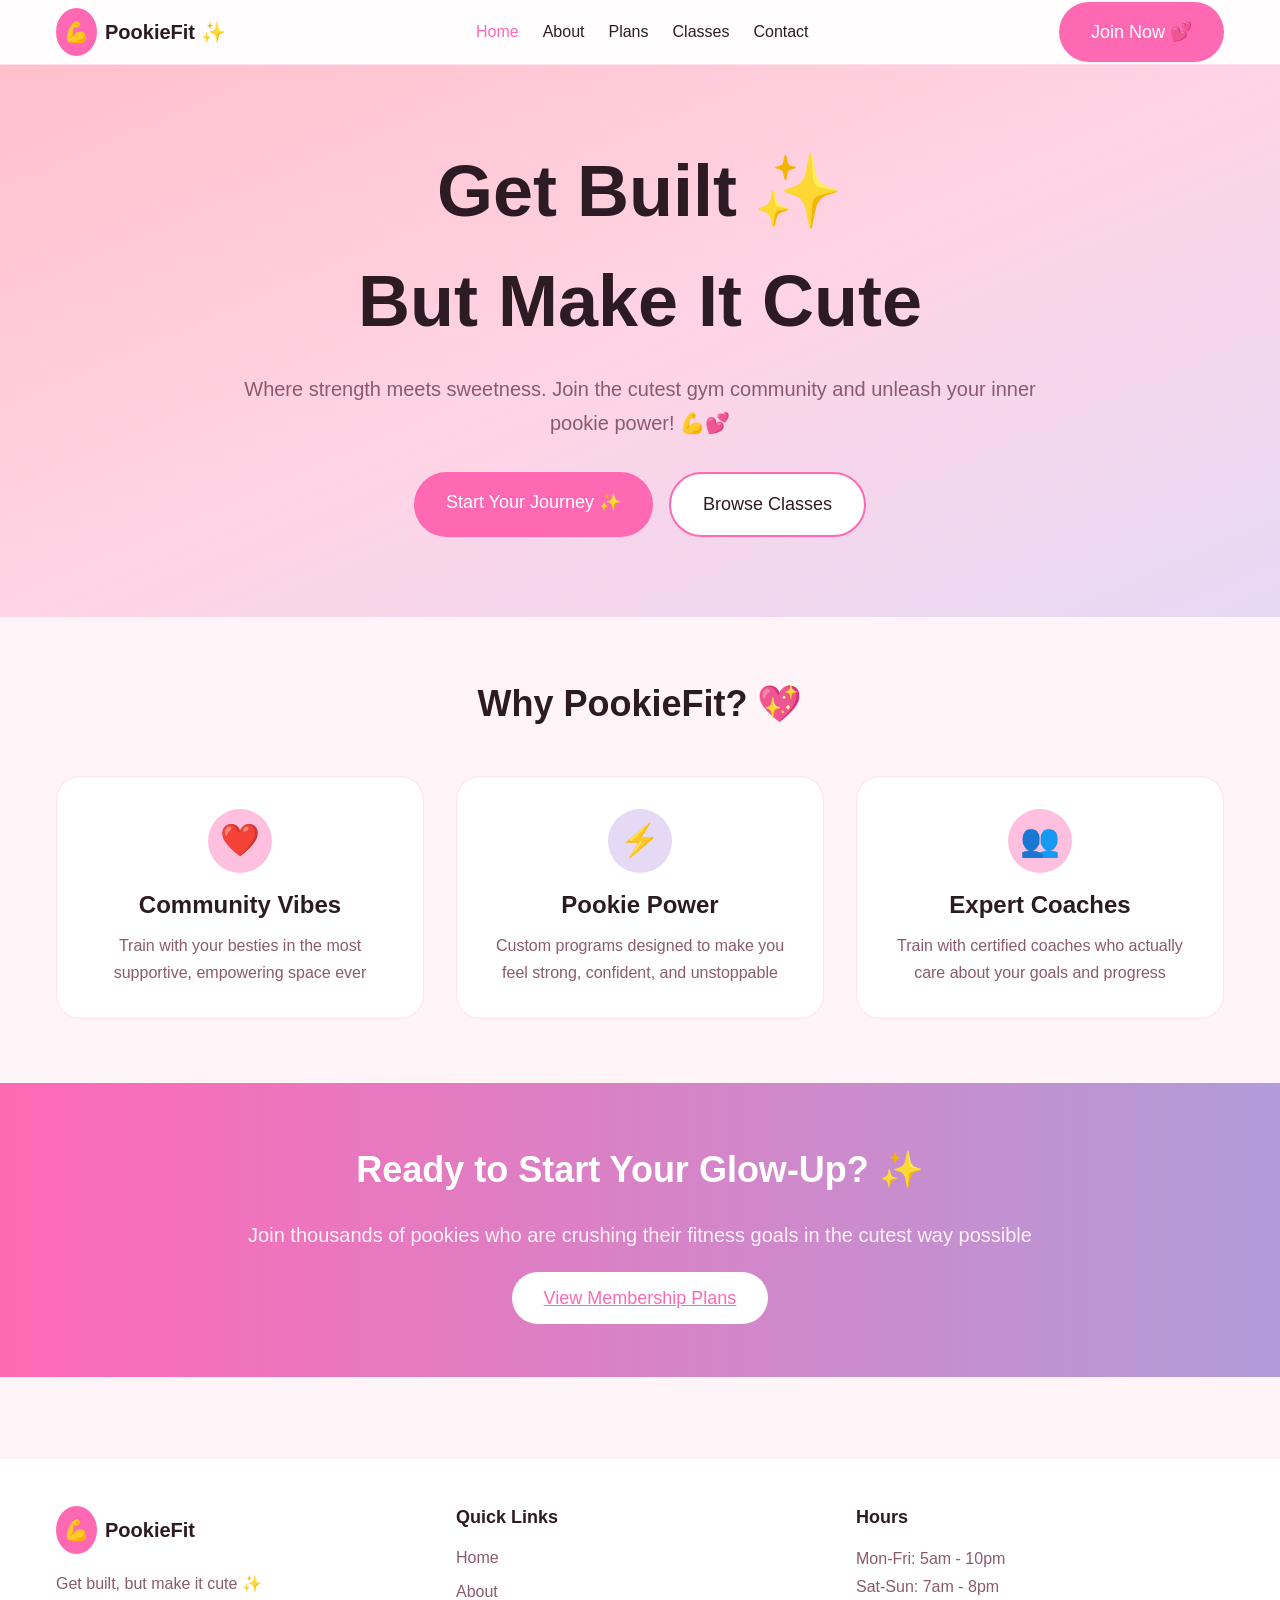
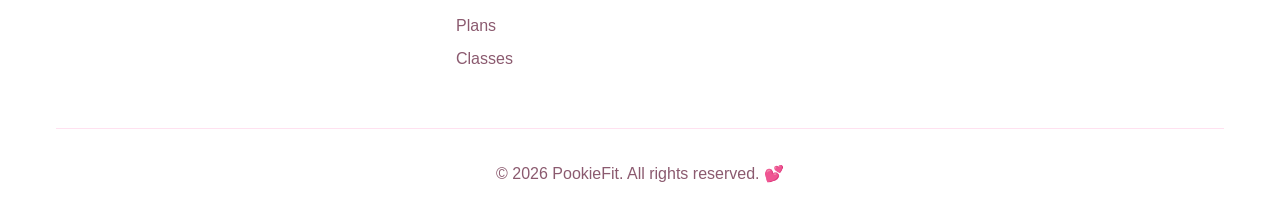
==== index.html @ db7f34d7 "Update index.html" ====
<!DOCTYPE html>
<html lang="en">
    <head>
        <meta charset="UTF-8">
        <meta name="viewport" content="width=device-width, initial-scale=1.0">
        <title>PookieFit - Get Built But Make It Cute</title>
        <link rel="stylesheet" href="css/styles.css">
        <script src="js/scripts.js" defer></script>
    </head>
    <body>
        <nav class="navbar">
            <div class="nav-container">
                <div class="nav-header">
                    <a href="index.html" class="logo">
                        <div class="logo-icon">💪</div>
                        <span class="logo-text">PookieFit <span
                                class="sparkle">✨</span></span>
                    </a>

                    <div class="nav-links desktop-nav">
                        <a href="index.html" class="active">Home</a>
                        <a href="about.html">About</a>
                        <a href="plans.html">Plans</a>
                        <a href="classes.html">Classes</a>
                        <a href="contact.html">Contact</a>
                    </div>

                    <a href="plans.html" class="btn-primary">Join Now 💕</a>
                </div>

                <div class="nav-links mobile-nav">
                    <a href="index.html" class="active">Home</a>
                    <a href="about.html">About</a>
                    <a href="plans.html">Plans</a>
                    <a href="classes.html">Classes</a>
                    <a href="contact.html">Contact</a>
                </div>
            </div>
        </nav>

        <main>
            <section class="hero">
                <div class="hero-content">
                    <h1 class="hero-title">Get Built <span
                            class="sparkle">✨</span> But Make It Cute</h1>
                    <p class="hero-subtitle">Where strength meets sweetness.
                        Join the cutest gym community and unleash your inner
                        pookie power! 💪💕</p>
                    <div class="hero-buttons">
                        <a href="plans.html" class="btn-primary">Start Your
                            Journey ✨</a>
                        <a href="classes.html" class="btn-secondary">Browse
                            Classes</a>
                    </div>
                </div>
            </section>

            <section class="features">
                <div class="container">
                    <h2 class="section-title">Why PookieFit? 💖</h2>
                    <div class="features-grid">
                        <div class="feature-card">
                            <div class="feature-icon pink">❤️</div>
                            <h3>Community Vibes</h3>
                            <p>Train with your besties in the most supportive,
                                empowering space ever</p>
                        </div>

                        <div class="feature-card">
                            <div class="feature-icon purple">⚡</div>
                            <h3>Pookie Power</h3>
                            <p>Custom programs designed to make you feel strong,
                                confident, and unstoppable</p>
                        </div>

                        <div class="feature-card">
                            <div class="feature-icon pink">👥</div>
                            <h3>Expert Coaches</h3>
                            <p>Train with certified coaches who actually care
                                about your goals and progress</p>
                        </div>
                    </div>
                </div>
            </section>

            <section class="cta-section">
                <div class="cta-content">
                    <h2>Ready to Start Your Glow-Up? ✨</h2>
                    <p>Join thousands of pookies who are crushing their fitness
                        goals in the cutest way possible</p>
                    <a href="plans.html" class="btn-white">View Membership
                        Plans</a>
                </div>
            </section>
        </main>

        <footer class="footer">
            <div class="container">
                <div class="footer-grid">
                    <div class="footer-col">
                        <div class="footer-logo">
                            <div class="logo-icon">💪</div>
                            <span class="logo-text">PookieFit</span>
                        </div>
                        <p>Get built, but make it cute ✨</p>
                    </div>

                    <div class="footer-col">
                        <h4>Quick Links</h4>
                        <a href="index.html">Home</a>
                        <a href="about.html">About</a>
                        <a href="plans.html">Plans</a>
                        <a href="classes.html">Classes</a>
                    </div>

                    <div class="footer-col">
                        <h4>Hours</h4>
                        <p>Mon-Fri: 5am - 10pm</p>
                        <p>Sat-Sun: 7am - 8pm</p>
                    </div>
                </div>

                <div class="footer-bottom">
                    © 2026 PookieFit. All rights reserved. 💕
                </div>
            </div>
        </footer>

        <script src="script.js"></script>
    </body>
</html>
---- css/styles.css ----
/* Reset and Base Styles */
* {
    margin: 0;
    padding: 0;
    box-sizing: border-box;
}

body {
    font-family: -apple-system, BlinkMacSystemFont, 'Segoe UI', Roboto, 'Helvetica Neue', Arial, sans-serif;
    background-color: #fff5f9;
    color: #2d1b23;
    line-height: 1.6;
}

h1, h2, h3, h4 {
    font-weight: 600;
    line-height: 1.3;
}

h1 {
    font-size: 3rem;
}

h2 {
    font-size: 2.25rem;
}

h3 {
    font-size: 1.5rem;
}

h4 {
    font-size: 1.125rem;
}

p {
    line-height: 1.7;
}

.container {
    max-width: 1200px;
    margin: 0 auto;
    padding: 0 1rem;
}

/* Navigation */
.navbar {
    background: rgba(255, 255, 255, 0.8);
    backdrop-filter: blur(10px);
    border-bottom: 1px solid rgba(255, 105, 180, 0.2);
    position: sticky;
    top: 0;
    z-index: 1000;
}

.nav-container {
    max-width: 1200px;
    margin: 0 auto;
    padding: 0 1rem;
}

.nav-header {
    display: flex;
    justify-content: space-between;
    align-items: center;
    height: 4rem;
}

.logo {
    display: flex;
    align-items: center;
    gap: 0.5rem;
    text-decoration: none;
    color: #2d1b23;
}

.logo-icon {
    background: #ff69b4;
    padding: 0.5rem;
    border-radius: 50%;
    font-size: 1.25rem;
}

.logo-text {
    font-weight: 700;
    font-size: 1.25rem;
}

.sparkle {
    color: #ff69b4;
}

.nav-links {
    display: flex;
    gap: 1.5rem;
}

.nav-links a {
    text-decoration: none;
    color: #2d1b23;
    transition: color 0.3s ease;
    font-weight: 500;
}

.nav-links a:hover,
.nav-links a.active {
    color: #ff69b4;
}

.desktop-nav {
    display: none;
}

.mobile-nav {
    padding-bottom: 0.75rem;
    overflow-x: auto;
}

.mobile-nav a {
    white-space: nowrap;
}

.cta-button {
    background: #ff69b4;
    color: white;
    border: none;
    padding: 0.5rem 1.5rem;
    border-radius: 50px;
    cursor: pointer;
    font-weight: 500;
    transition: all 0.3s ease;
}

.cta-button:hover {
    transform: translateY(-2px) scale(1.05);
    box-shadow: 0 8px 20px rgba(255, 105, 180, 0.4);
}

/* Hero Section */
.hero {
    background: linear-gradient(to bottom right, #ffc0cb, #ffd4e5, #e6d9f5);
    padding: 5rem 1rem;
    text-align: center;
}

.hero-content {
    max-width: 800px;
    margin: 0 auto;
}

.hero-title {
    font-size: 3rem;
    margin-bottom: 1.5rem;
    display: flex;
    align-items: center;
    justify-content: center;
    gap: 1rem;
    flex-wrap: wrap;
}

.hero-subtitle {
    font-size: 1.25rem;
    color: #8b5a6f;
    margin-bottom: 2rem;
}

.hero-buttons {
    display: flex;
    gap: 1rem;
    justify-content: center;
    flex-wrap: wrap;
}

/* Buttons */
.btn-primary {
    background: #ff69b4;
    color: white;
    padding: 1rem 2rem;
    border-radius: 50px;
    text-decoration: none;
    font-weight: 500;
    font-size: 1.125rem;
    transition: all 0.3s ease;
    border: none;
    cursor: pointer;
    display: inline-block;
}

.btn-primary:hover {
    transform: translateY(-3px);
    box-shadow: 0 10px 25px rgba(255, 105, 180, 0.35);
}

.btn-secondary {
    background: white;
    color: #2d1b23;
    padding: 1rem 2rem;
    border-radius: 50px;
    text-decoration: none;
    font-weight: 500;
    font-size: 1.125rem;
    border: 2px solid #ff69b4;
    transition: all 0.3s ease;
    cursor: pointer;
    display: inline-block;
}

.btn-secondary:hover {
    background-color: #fff0f7;
    transform: translateY(-2px);
    box-shadow: 0 6px 15px rgba(255, 105, 180, 0.2);
}

.btn-white {
    background: white;
    color: #ff69b4;
    padding: 1rem 2rem;
    border-radius: 50px;
    border: none;
    font-weight: 500;
    font-size: 1.125rem;
    cursor: pointer;
    transition: all 0.3s ease;
}

.btn-white:hover {
    background-color: #fff0f7;
    transform: translateY(-2px);
    box-shadow: 0 8px 20px rgba(255, 255, 255, 0.35);
}

/* Features Section */
.features {
    padding: 4rem 1rem;
}

.section-title {
    text-align: center;
    margin-bottom: 3rem;
}

.features-grid {
    display: grid;
    grid-template-columns: repeat(auto-fit, minmax(280px, 1fr));
    gap: 2rem;
}

.feature-card {
    background: white;
    padding: 2rem;
    border-radius: 1.5rem;
    border: 1px solid rgba(255, 105, 180, 0.2);
    text-align: center;
    transition: all 0.3s ease;
}

.feature-card:hover {
    transform: translateY(-6px);
    box-shadow: 0 12px 30px rgba(255, 105, 180, 0.2);
}

.feature-icon {
    width: 4rem;
    height: 4rem;
    border-radius: 50%;
    display: flex;
    align-items: center;
    justify-content: center;
    margin: 0 auto 1rem;
    font-size: 2rem;
}

.feature-icon.pink {
    background: #ffc0e0;
}

.feature-icon.purple {
    background: #e6d9f5;
}

.feature-card h3 {
    margin-bottom: 0.75rem;
}

.feature-card p {
    color: #8b5a6f;
}

/* CTA Section */
.cta-section {
    background: linear-gradient(to right, #ff69b4, #b19cd9);
    padding: 4rem 1rem;
    text-align: center;
    color: white;
}

.cta-content {
    max-width: 800px;
    margin: 0 auto;
}

.cta-content h2 {
    color: white;
    margin-bottom: 1.5rem;
}

.cta-content p {
    font-size: 1.25rem;
    color: #fff0f7;
    margin-bottom: 2rem;
}

/* Footer */
.footer {
    background: white;
    border-top: 1px solid rgba(255, 105, 180, 0.2);
    margin-top: 5rem;
}

.footer-grid {
    display: grid;
    grid-template-columns: repeat(auto-fit, minmax(200px, 1fr));
    gap: 2rem;
    padding: 3rem 0;
}

.footer-col h4 {
    margin-bottom: 1rem;
}

.footer-col a {
    display: block;
    color: #8b5a6f;
    text-decoration: none;
    margin-bottom: 0.5rem;
    transition: color 0.3s ease;
}

.footer-col a:hover {
    color: #ff69b4;
}

.footer-col p {
    color: #8b5a6f;
}

.footer-logo {
    display: flex;
    align-items: center;
    gap: 0.5rem;
    margin-bottom: 1rem;
}

.footer-bottom {
    border-top: 1px solid rgba(255, 105, 180, 0.2);
    padding: 2rem 0;
    text-align: center;
    color: #8b5a6f;
}

/* Page Content */
.page-content {
    padding: 4rem 1rem;
}

.page-header {
    text-align: center;
    margin-bottom: 4rem;
}

.page-subtitle {
    font-size: 1.25rem;
    color: #8b5a6f;
    max-width: 600px;
    margin: 1rem auto 0;
}

/* About Page */
.story-section {
    margin-bottom: 4rem;
}

.story-card {
    background: linear-gradient(to bottom right, #ffc0e0, #e6d9f5);
    padding: 3rem;
    border-radius: 1.5rem;
}

.story-card h2 {
    margin-bottom: 1.5rem;
    text-align: center;
}

.story-card p {
    font-size: 1.125rem;
    color: #8b5a6f;
    margin-bottom: 1rem;
}

.values-section {
    margin-bottom: 4rem;
}

.values-grid {
    display: grid;
    grid-template-columns: repeat(auto-fit, minmax(280px, 1fr));
    gap: 2rem;
}

.value-card {
    background: white;
    padding: 2rem;
    border-radius: 1.5rem;
    border: 1px solid rgba(255, 105, 180, 0.2);
    transition: all 0.3s ease;
}

.value-card:hover {
    transform: translateY(-6px);
    box-shadow: 0 12px 30px rgba(255, 105, 180, 0.18);
}

.value-icon {
    width: 3rem;
    height: 3rem;
    border-radius: 50%;
    display: flex;
    align-items: center;
    justify-content: center;
    margin-bottom: 1rem;
    font-size: 1.5rem;
}

.value-card h3 {
    margin-bottom: 0.75rem;
}

.value-card p {
    color: #8b5a6f;
}

.cta-banner {
    background: linear-gradient(to right, #ff69b4, #b19cd9);
    padding: 3rem;
    border-radius: 1.5rem;
    text-align: center;
    color: white;
}

.cta-banner h2 {
    color: white;
    margin-bottom: 1rem;
}

.cta-banner p {
    font-size: 1.25rem;
    color: #fff0f7;
    margin-bottom: 2rem;
    max-width: 600px;
    margin-left: auto;
    margin-right: auto;
}

/* Plans Page */
.plans-grid {
    display: grid;
    grid-template-columns: repeat(auto-fit, minmax(300px, 1fr));
    gap: 2rem;
    margin-bottom: 4rem;
}

.plan-card {
    background: white;
    border-radius: 1.5rem;
    border: 2px solid rgba(255, 105, 180, 0.2);
    overflow: hidden;
    transition: all 0.3s ease;
}

.plan-card:hover {
    transform: translateY(-8px) scale(1.03);
    box-shadow: 0 14px 35px rgba(255, 105, 180, 0.25);
}

.plan-card.popular {
    border-color: #ff69b4;
    box-shadow: 0 10px 30px rgba(255, 105, 180, 0.3);
}

.popular-badge {
    background: linear-gradient(to right, #ff69b4, #b19cd9);
    color: white;
    text-align: center;
    padding: 0.5rem;
}

.plan-header {
    padding: 2rem;
}

.plan-icon {
    width: 4rem;
    height: 4rem;
    border-radius: 1rem;
    display: flex;
    align-items: center;
    justify-content: center;
    margin-bottom: 1rem;
    font-size: 2rem;
    color: white;
}

.pink-gradient {
    background: linear-gradient(to bottom right, #ffc0cb, #ffd4e5);
}

.primary-gradient {
    background: linear-gradient(to right, #ff69b4, #b19cd9);
}

.purple-gradient {
    background: linear-gradient(to bottom right, #d8bfd8, #b19cd9);
}

.plan-price {
    margin-bottom: 1.5rem;
}

.price {
    font-size: 2.5rem;
}

.period {
    color: #8b5a6f;
    margin-left: 0.5rem;
}

.plan-features {
    list-style: none;
    padding: 0 2rem 2rem;
}

.plan-features li {
    display: flex;
    align-items: flex-start;
    gap: 0.75rem;
    margin-bottom: 0.75rem;
    color: #8b5a6f;
}

.check {
    background: #ffc0e0;
    color: #ff69b4;
    border-radius: 50%;
    width: 1.25rem;
    height: 1.25rem;
    display: flex;
    align-items: center;
    justify-content: center;
    flex-shrink: 0;
    margin-top: 0.125rem;
}

.plan-button {
    width: calc(100% - 4rem);
    margin: 0 2rem 2rem;
    padding: 0.75rem;
    border-radius: 50px;
    border: none;
    background: #ffc0e0;
    color: #ff69b4;
    font-weight: 500;
    cursor: pointer;
    transition: all 0.3s ease;
}

.plan-button:hover {
    background-color: #ffb3d9;
    transform: scale(1.05);
    box-shadow: 0 8px 20px rgba(255, 105, 180, 0.3);
}

.plan-button.primary {
    background: linear-gradient(to right, #ff69b4, #b19cd9);
    color: white;
}

.plan-button.primary:hover {
    opacity: 0.95;
}

.help-section {
    background: linear-gradient(to bottom right, #fff0f7, #f3e6ff);
    padding: 3rem;
    border-radius: 1.5rem;
    text-align: center;
}

.help-section h2 {
    margin-bottom: 1.5rem;
}

.help-section p {
    font-size: 1.125rem;
    color: #8b5a6f;
    max-width: 700px;
    margin: 0 auto 2rem;
}

.help-buttons {
    display: flex;
    gap: 1rem;
    justify-content: center;
    flex-wrap: wrap;
}

/* Classes Page */
.classes-grid {
    display: grid;
    grid-template-columns: repeat(auto-fit, minmax(320px, 1fr));
    gap: 2rem;
    margin-bottom: 4rem;
}

.class-card {
    background: white;
    border-radius: 1.5rem;
    border: 1px solid rgba(255, 105, 180, 0.2);
    overflow: hidden;
    transition: all 0.3s ease;
}

.class-card:hover {
    transform: translateY(-8px);
    box-shadow: 0 12px 30px rgba(255, 105, 180, 0.22);
}

.class-header {
    padding: 2rem;
    text-align: center;
}

.class-icon {
    width: 4rem;
    height: 4rem;
    border-radius: 50%;
    display: flex;
    align-items: center;
    justify-content: center;
    margin: 0 auto 1rem;
    font-size: 2rem;
    background: rgba(255, 255, 255, 0.5);
}

.orange-gradient {
    background: linear-gradient(to bottom right, #ffc0cb, #ffb347);
}

.pink-purple-gradient {
    background: linear-gradient(to bottom right, #ff85c3, #d8bfd8);
}

.green-gradient {
    background: linear-gradient(to bottom right, #98fb98, #7fffd4);
}

.yellow-gradient {
    background: linear-gradient(to bottom right, #fffacd, #ffd700);
}

.class-body {
    padding: 0 1.5rem 1.5rem;
}

.class-meta {
    display: flex;
    justify-content: space-between;
    align-items: center;
    margin-bottom: 1rem;
}

.instructor {
    color: #8b5a6f;
    font-size: 0.875rem;
}

.badge {
    background: #ffc0e0;
    color: #ff69b4;
    padding: 0.25rem 0.75rem;
    border-radius: 50px;
    font-size: 0.875rem;
}

.class-body p {
    color: #8b5a6f;
    margin-bottom: 1rem;
}

.class-schedule {
    border-top: 1px solid rgba(255, 105, 180, 0.2);
    padding-top: 1rem;
    margin-bottom: 1.5rem;
}

.class-schedule p {
    font-size: 0.875rem;
    margin-bottom: 0.5rem;
}

.schedule-tags {
    display: flex;
    flex-wrap: wrap;
    gap: 0.5rem;
}

.schedule-tags span {
    background: #fff0f7;
    color: #ff69b4;
    padding: 0.25rem 0.75rem;
    border-radius: 50px;
    font-size: 0.875rem;
}

.class-button {
    width: 100%;
    background: linear-gradient(to right, #ff69b4, #b19cd9);
    color: white;
    padding: 0.75rem;
    border-radius: 50px;
    border: none;
    font-weight: 500;
    cursor: pointer;
    transition: all 0.3s ease;
}

.class-button:hover {
    transform: translateY(-2px);
    box-shadow: 0 8px 20px rgba(255, 105, 180, 0.3);
}

/* Contact Page */
.contact-grid {
    display: grid;
    grid-template-columns: repeat(auto-fit, minmax(400px, 1fr));
    gap: 3rem;
    margin-bottom: 4rem;
}

.contact-form-section h2,
.contact-info-section h2 {
    margin-bottom: 2rem;
}

.contact-form {
    display: flex;
    flex-direction: column;
    gap: 1.5rem;
}

.form-group {
    display: flex;
    flex-direction: column;
    gap: 0.5rem;
}

.form-group label {
    font-weight: 500;
}

.form-group input,
.form-group select,
.form-group textarea {
    padding: 0.75rem 1rem;
    border-radius: 0.75rem;
    border: 1px solid rgba(255, 105, 180, 0.2);
    background: #fff0f7;
    font-family: inherit;
    font-size: 1rem;
}

.form-group input:focus,
.form-group select:focus,
.form-group textarea:focus {
    outline: none;
    border-color: #ff69b4;
    box-shadow: 0 0 0 3px rgba(255, 105, 180, 0.1);
}

.form-group textarea {
    resize: none;
}

.submit-button {
    width: 100%;
    background: linear-gradient(to right, #ff69b4, #b19cd9);
    color: white;
    padding: 1rem;
    border-radius: 50px;
    border: none;
    font-weight: 500;
    font-size: 1.125rem;
    cursor: pointer;
    transition: all 0.3s ease;
}

.submit-button:hover {
    transform: translateY(-2px);
    box-shadow: 0 10px 25px rgba(177, 156, 217, 0.4);
}

.info-cards {
    display: flex;
    flex-direction: column;
    gap: 1.5rem;
    margin-bottom: 2rem;
}

.info-card {
    background: white;
    padding: 1.5rem;
    border-radius: 1rem;
    border: 1px solid rgba(255, 105, 180, 0.2);
    display: flex;
    gap: 1rem;
    transition: all 0.3s ease;
}

.info-card:hover {
    transform: translateY(-4px);
    box-shadow: 0 10px 25px rgba(255, 105, 180, 0.15);
}

.info-icon {
    width: 3rem;
    height: 3rem;
    border-radius: 50%;
    display: flex;
    align-items: center;
    justify-content: center;
    font-size: 1.5rem;
    flex-shrink: 0;
}

.info-card h4 {
    margin-bottom: 0.5rem;
}

.info-card p {
    color: #8b5a6f;
}

.social-section {
    background: linear-gradient(to bottom right, #fff0f7, #f3e6ff);
    padding: 2rem;
    border-radius: 1rem;
}

.social-section h3 {
    margin-bottom: 1rem;
}

.social-section p {
    color: #8b5a6f;
    margin-bottom: 1.5rem;
}

.social-buttons {
    display: flex;
    gap: 1rem;
}

.social-btn {
    background: white;
    padding: 1rem;
    border-radius: 50px;
    border: 1px solid rgba(255, 105, 180, 0.2);
    cursor: pointer;
    transition: all 0.3s ease;
}

.social-btn:hover {
    background-color: #fff0f7;
    transform: translateY(-2px);
    box-shadow: 0 6px 15px rgba(255, 105, 180, 0.2);
}

/* Success Page Table */
table {
    width: 100%;
    border-collapse: collapse;
    margin: 2rem 0;
    background: white;
    border-radius: 1rem;
    overflow: hidden;
    border: 1px solid rgba(255, 105, 180, 0.2);
}

th,
td {
    padding: 1rem;
    text-align: left;
    border-bottom: 1px solid rgba(255, 105, 180, 0.2);
}

th {
    background: #ff69b4;
    color: white;
}

td {
    color: #2d1b23;
}

/* Responsive Design */
@media (min-width: 768px) {
    .desktop-nav {
        display: flex;
    }

    .mobile-nav {
        display: none;
    }

    .hero-title {
        font-size: 4.5rem;
    }

    h1 {
        font-size: 3.5rem;
    }
}

@media (max-width: 767px) {
    .hero-title {
        font-size: 2.5rem;
    }

    h1 {
        font-size: 2.5rem;
    }

    h2 {
        font-size: 1.875rem;
    }

    .contact-grid {
        grid-template-columns: 1fr;
    }
}
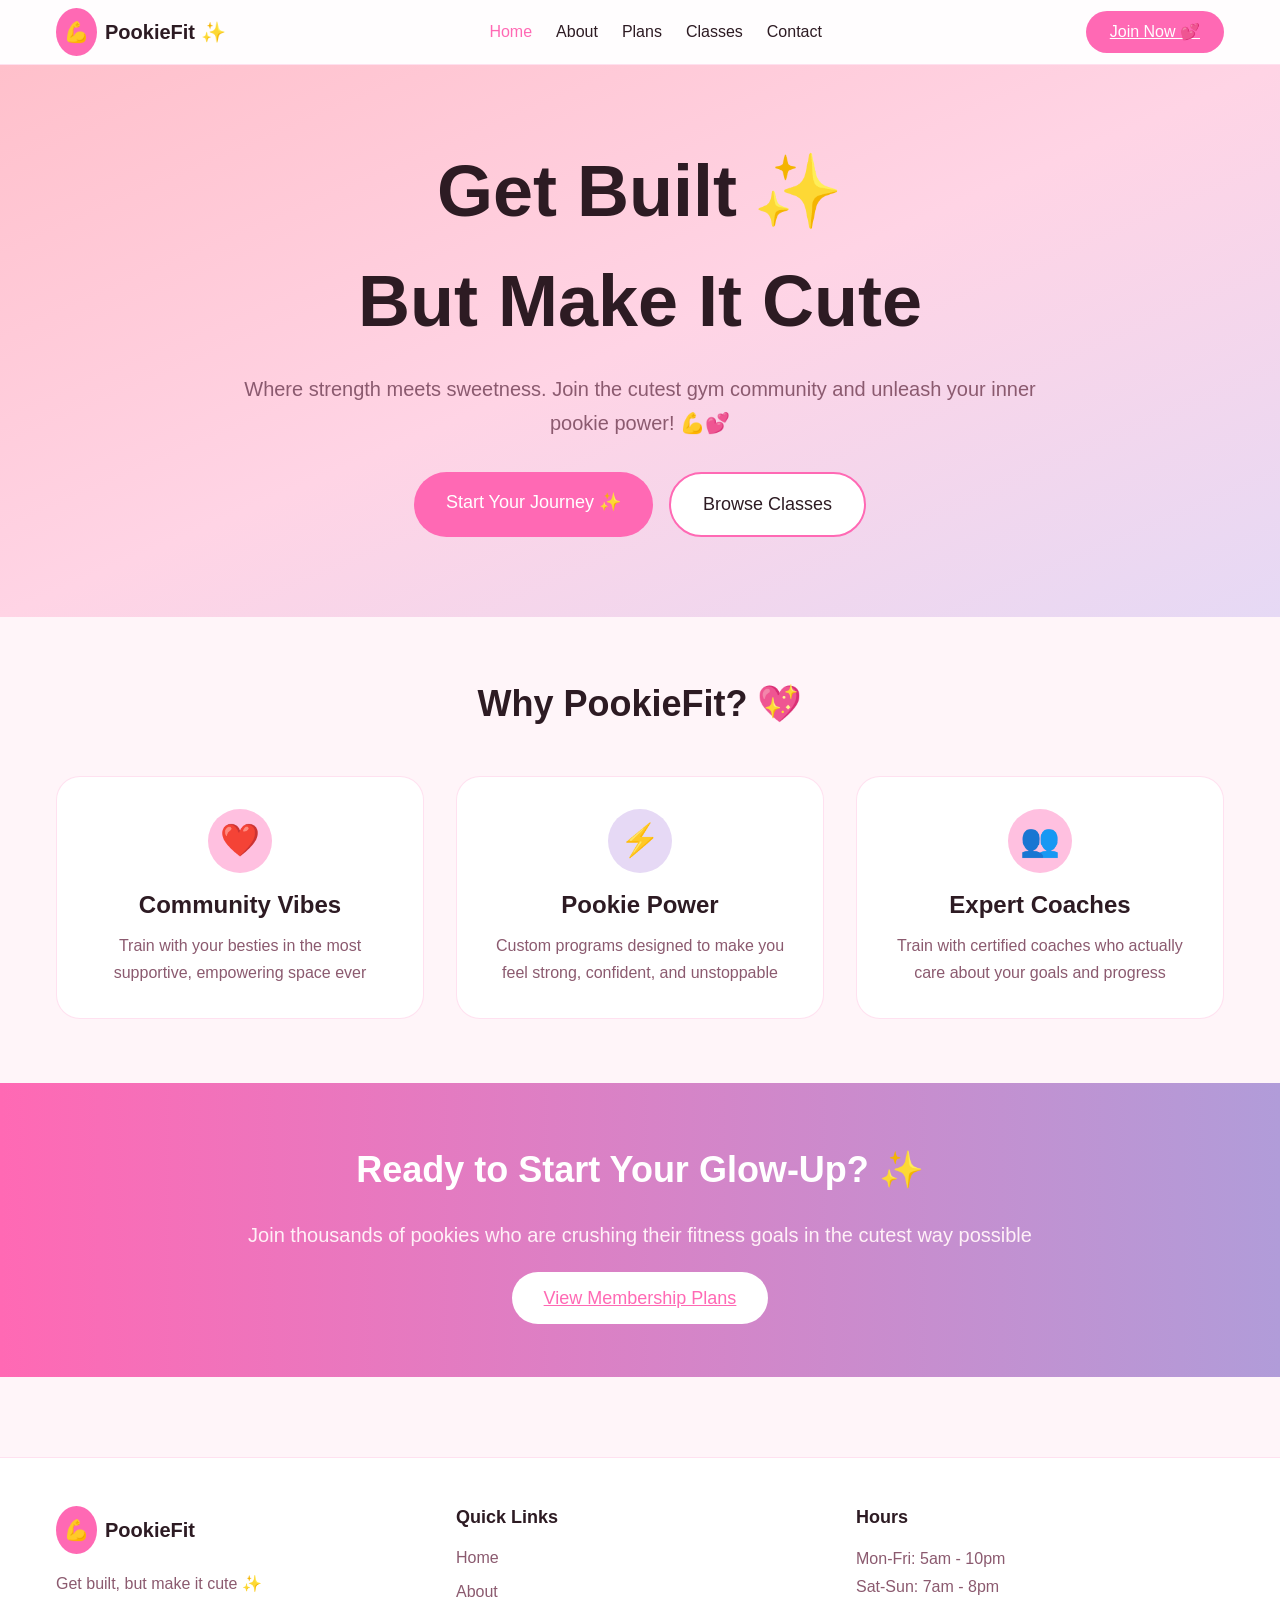
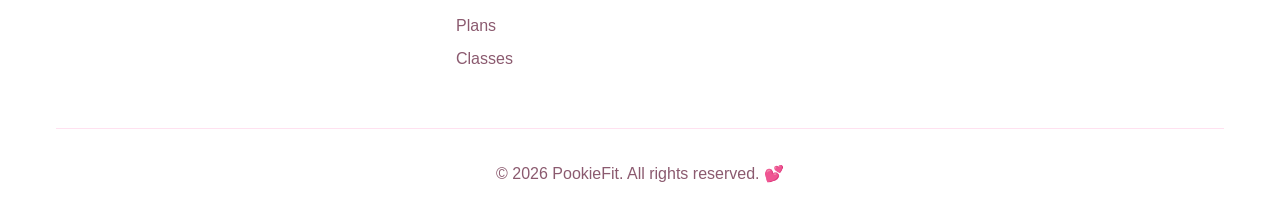
==== commit 1851b0ca: "Update index.html" ====
--- a/index.html
+++ b/index.html
@@ -24,8 +24,7 @@
                         <a href="classes.html">Classes</a>
                         <a href="contact.html">Contact</a>
                     </div>
-
-                    <a href="plans.html" class="btn-primary">Join Now 💕</a>
+                    <a href="contact.html" class="cta-button">Join Now 💕</a>
                 </div>
 
                 <div class="nav-links mobile-nav">
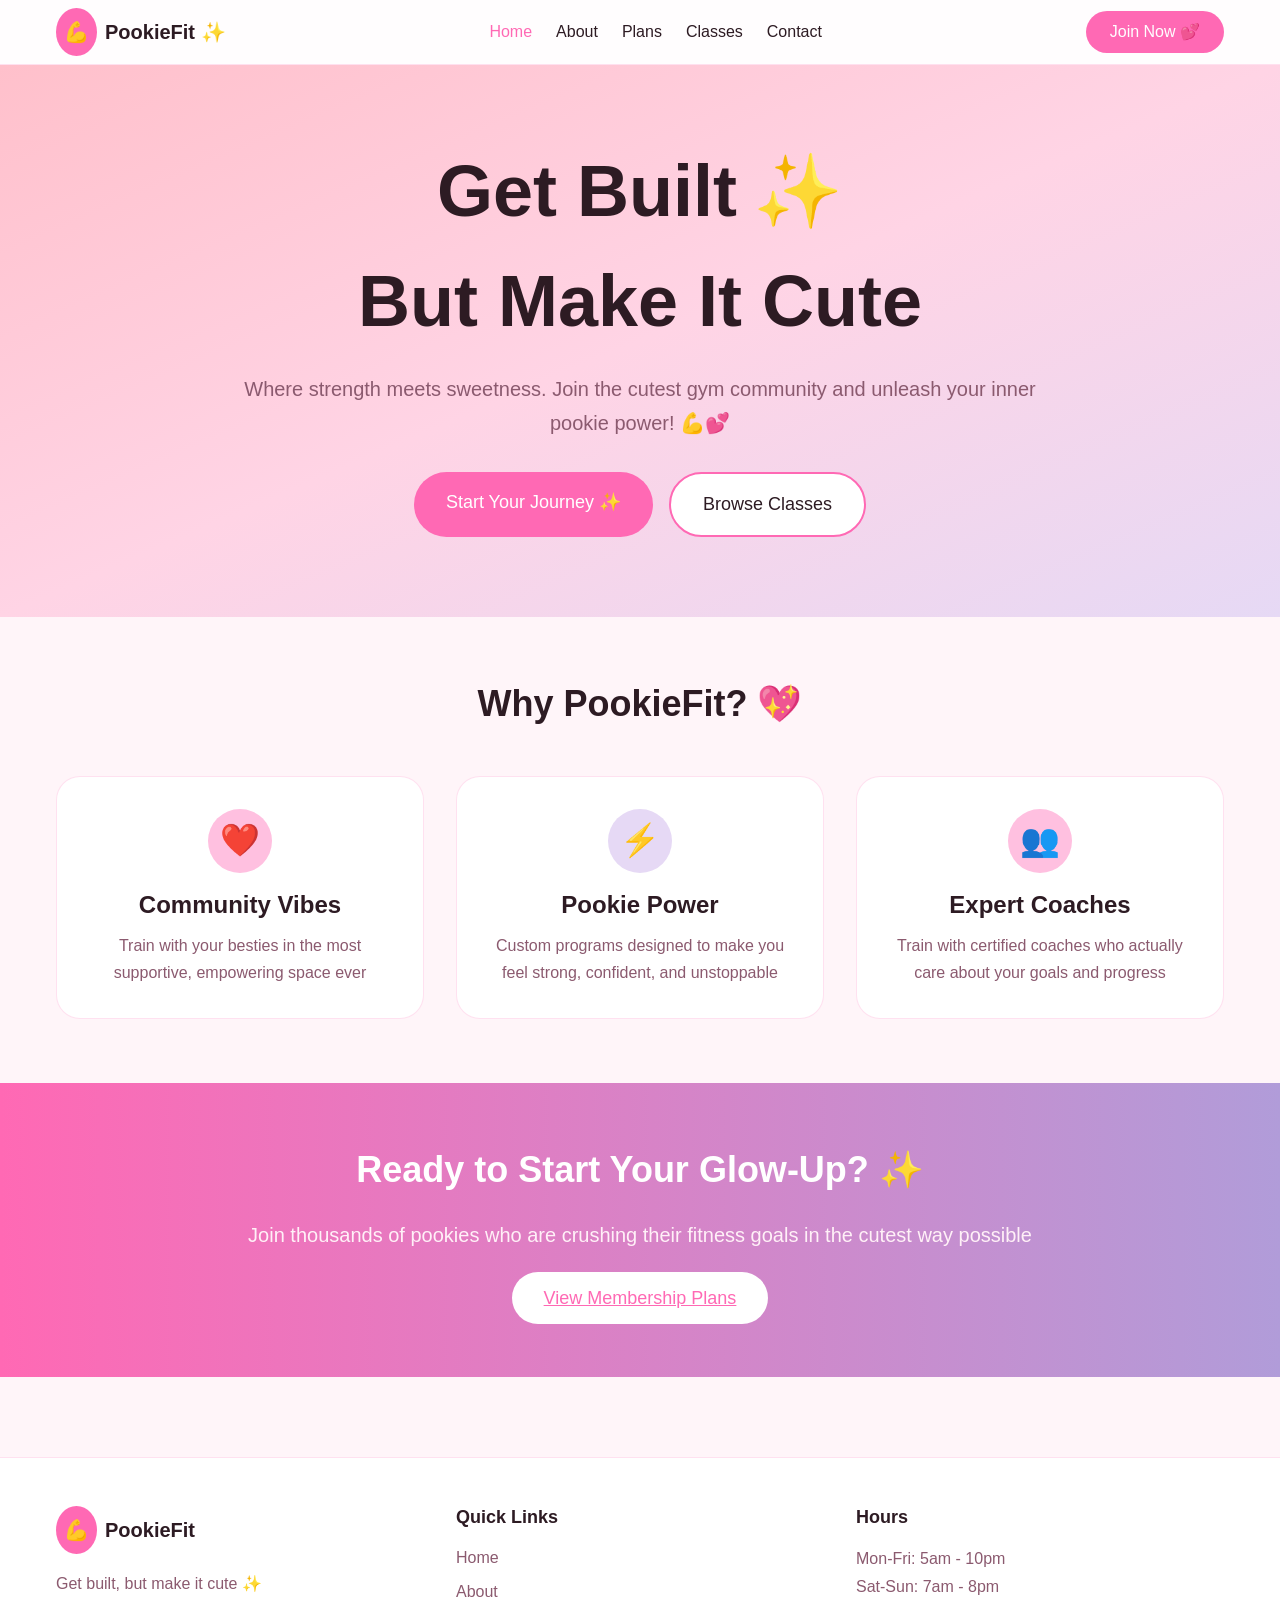
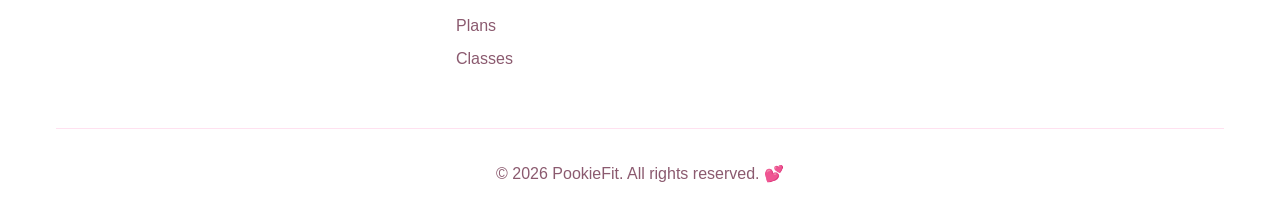
==== commit e80414ce: "Update index.html" ====
--- a/index.html
+++ b/index.html
@@ -24,7 +24,7 @@
                         <a href="classes.html">Classes</a>
                         <a href="contact.html">Contact</a>
                     </div>
-                    <a href="contact.html" class="cta-button">Join Now 💕</a>
+                    <a href="plans.html" class="cta-button">Join Now 💕</a>
                 </div>
 
                 <div class="nav-links mobile-nav">
--- a/css/styles.css
+++ b/css/styles.css
@@ -129,6 +129,8 @@
     cursor: pointer;
     font-weight: 500;
     transition: all 0.3s ease;
+    display: inline-block;
+    text-decoration: none;
 }
 
 .cta-button:hover {
@@ -947,4 +949,4 @@
     .contact-grid {
         grid-template-columns: 1fr;
     }
-}+}
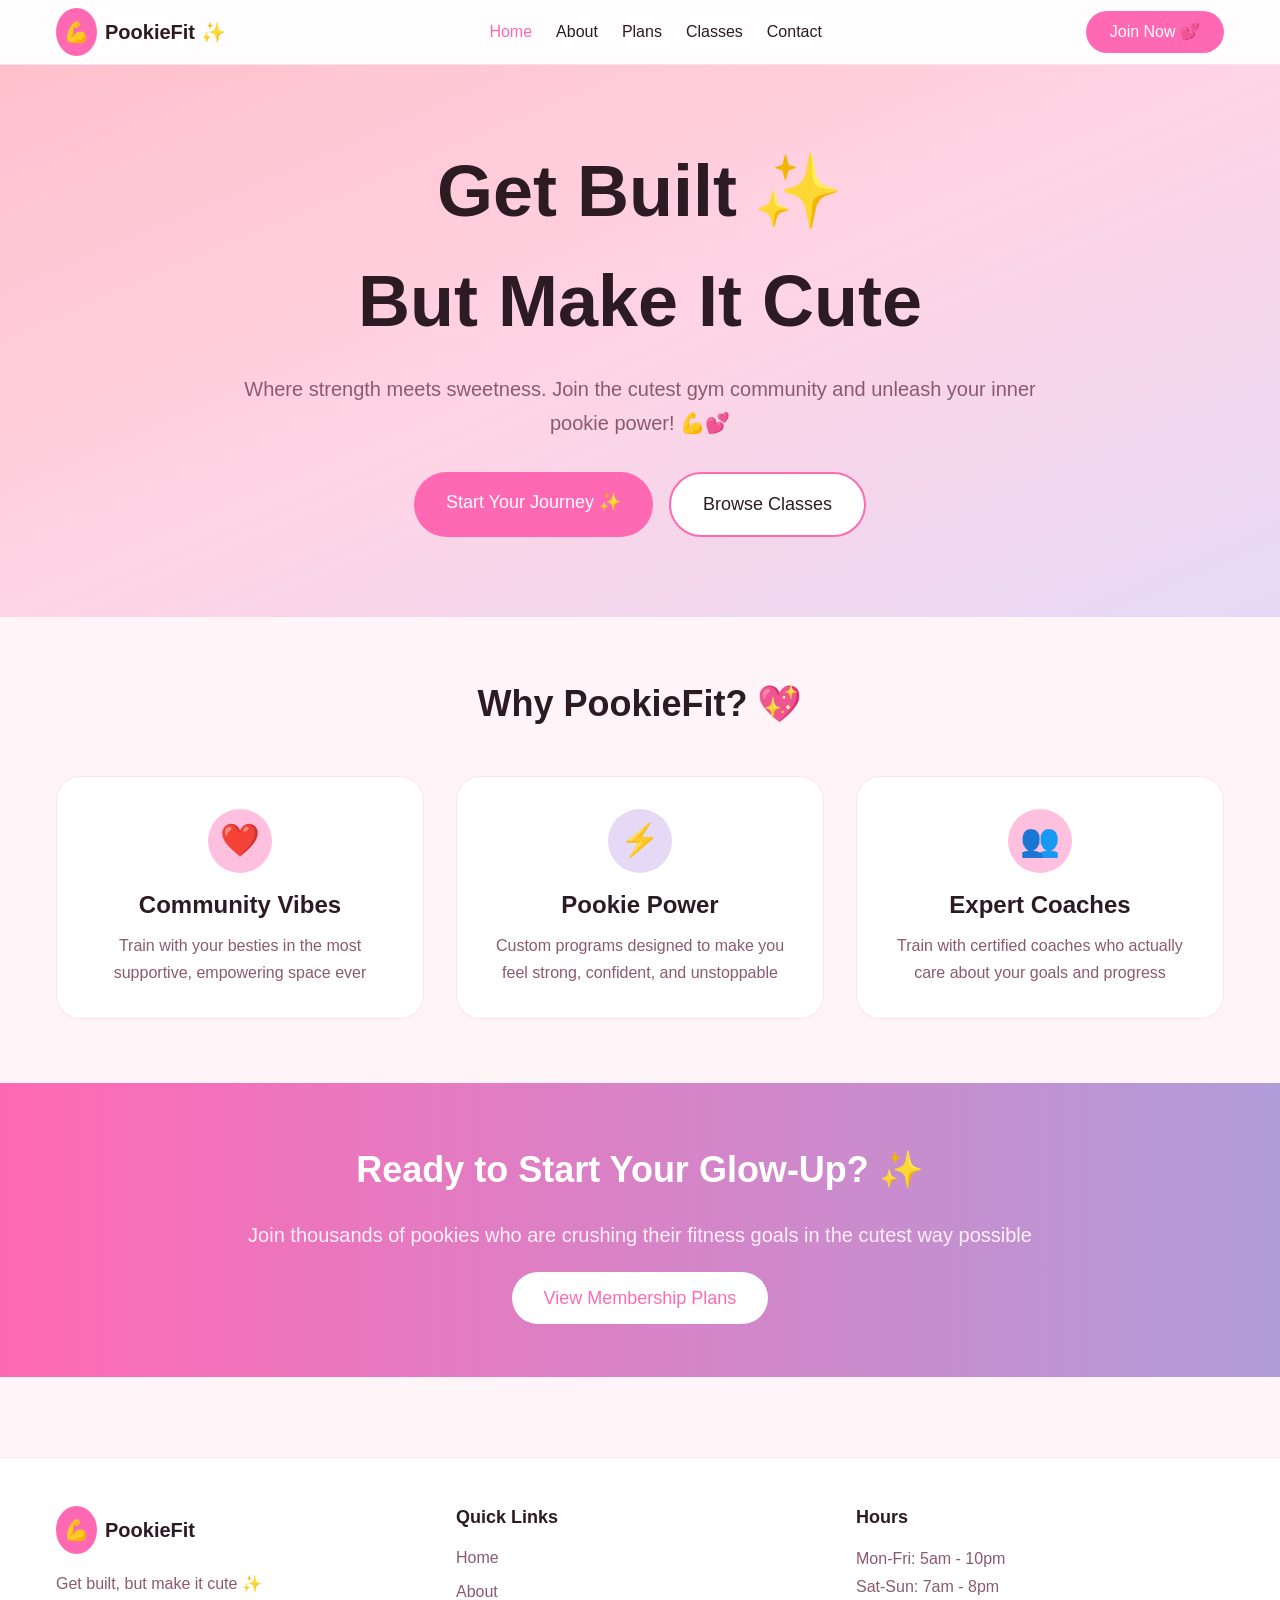
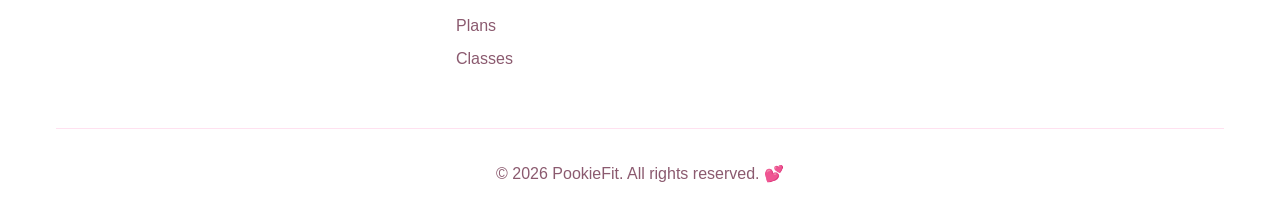
==== commit edfe7681: "Update index.html" ====
--- a/index.html
+++ b/index.html
@@ -125,6 +125,6 @@
             </div>
         </footer>
 
-        <script src="script.js"></script>
+        <script src="scripts.js"></script>
     </body>
 </html>
--- a/css/styles.css
+++ b/css/styles.css
@@ -186,6 +186,7 @@
     border: none;
     cursor: pointer;
     display: inline-block;
+    text-decoration: none;
 }
 
 .btn-primary:hover {
@@ -205,6 +206,7 @@
     transition: all 0.3s ease;
     cursor: pointer;
     display: inline-block;
+    text-decoration: none;
 }
 
 .btn-secondary:hover {
@@ -223,6 +225,7 @@
     font-size: 1.125rem;
     cursor: pointer;
     transition: all 0.3s ease;
+    text-decoration: none;
 }
 
 .btn-white:hover {
@@ -574,6 +577,7 @@
     font-weight: 500;
     cursor: pointer;
     transition: all 0.3s ease;
+    text-decoration: none;
 }
 
 .plan-button:hover {
@@ -585,6 +589,7 @@
 .plan-button.primary {
     background: linear-gradient(to right, #ff69b4, #b19cd9);
     color: white;
+    text-decoration: none;
 }
 
 .plan-button.primary:hover {
@@ -734,6 +739,7 @@
     font-weight: 500;
     cursor: pointer;
     transition: all 0.3s ease;
+    text-decoration: none;
 }
 
 .class-button:hover {
@@ -804,6 +810,7 @@
     font-size: 1.125rem;
     cursor: pointer;
     transition: all 0.3s ease;
+    text-decoration: none;
 }
 
 .submit-button:hover {
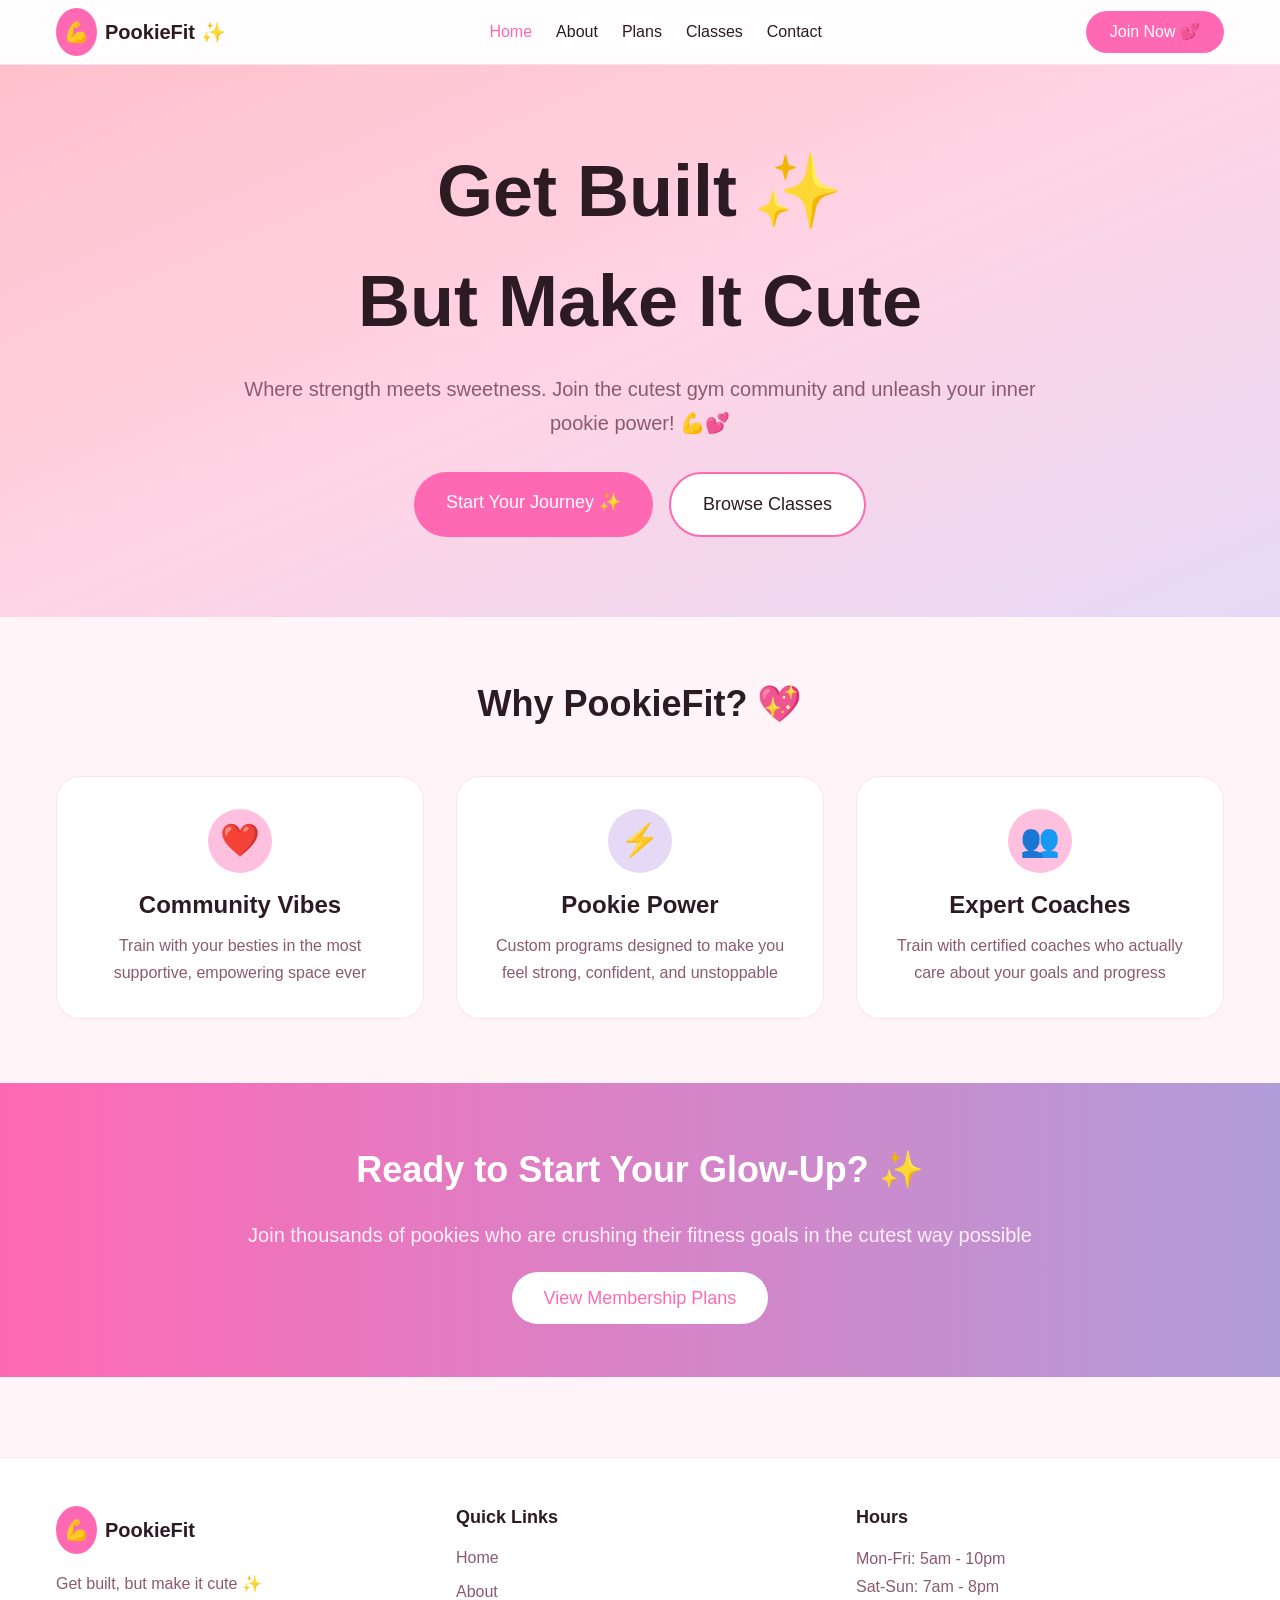
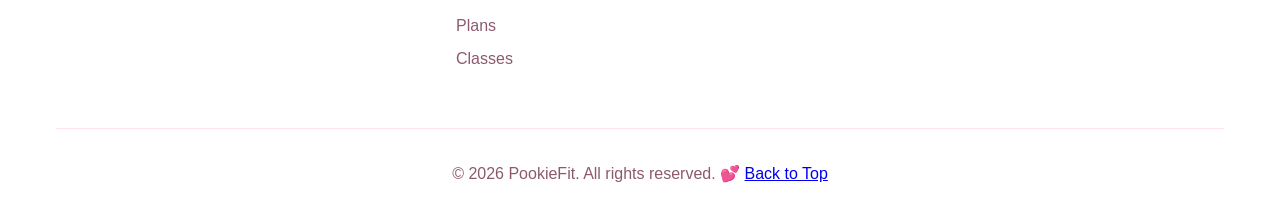
==== commit 81411133: "Update index.html" ====
--- a/index.html
+++ b/index.html
@@ -7,7 +7,8 @@
         <link rel="stylesheet" href="css/styles.css">
         <script src="js/scripts.js" defer></script>
     </head>
-    <body>
+    <body id="top">
+
         <nav class="navbar">
             <div class="nav-container">
                 <div class="nav-header">
@@ -120,11 +121,12 @@
                 </div>
 
                 <div class="footer-bottom">
-                    © 2026 PookieFit. All rights reserved. 💕
-                </div>
+    <span>© 2026 PookieFit. All rights reserved. 💕</span>
+    <a href="#top" class="back-to-top">Back to Top</a>
+</div>
+
             </div>
         </footer>
 
-        <script src="scripts.js"></script>
     </body>
 </html>
--- a/css/styles.css
+++ b/css/styles.css
@@ -480,6 +480,8 @@
     border: 2px solid rgba(255, 105, 180, 0.2);
     overflow: hidden;
     transition: all 0.3s ease;
+    display: flex;
+    flex-direction: column;
 }
 
 .plan-card:hover {
@@ -543,6 +545,7 @@
 .plan-features {
     list-style: none;
     padding: 0 2rem 2rem;
+    flex-grow: 1;
 }
 
 .plan-features li {
@@ -568,7 +571,7 @@
 
 .plan-button {
     width: calc(100% - 4rem);
-    margin: 0 2rem 2rem;
+    margin: auto 2rem 2rem;
     padding: 0.75rem;
     border-radius: 50px;
     border: none;
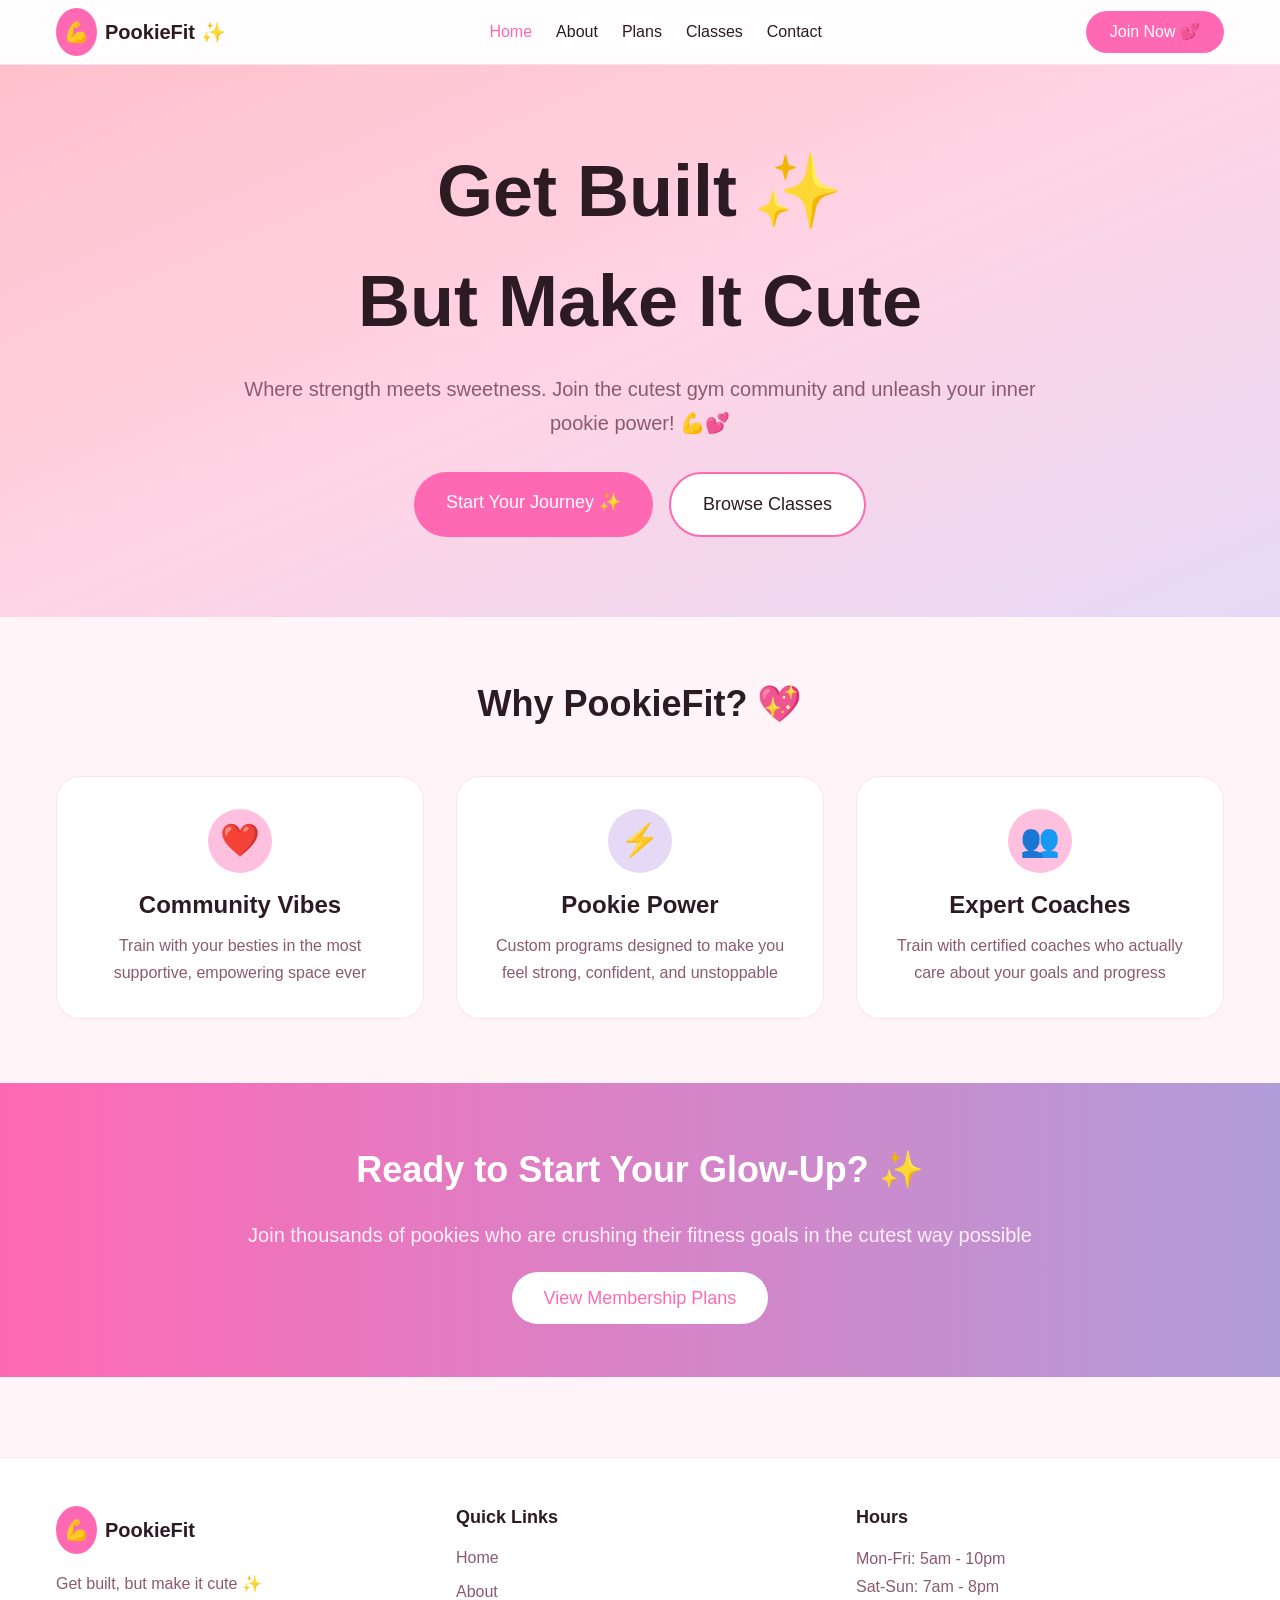
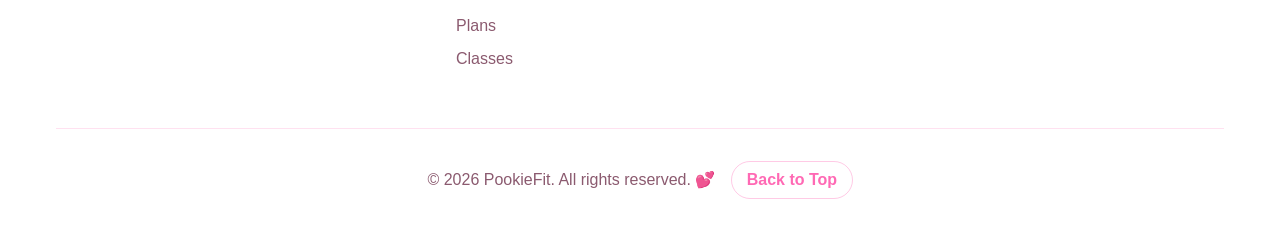
==== commit 3432d52c: "Update index.html" ====
--- a/index.html
+++ b/index.html
@@ -25,7 +25,7 @@
                         <a href="classes.html">Classes</a>
                         <a href="contact.html">Contact</a>
                     </div>
-                    <a href="plans.html" class="cta-button">Join Now 💕</a>
+                    <a href="contact.html" class="cta-button">Join Now 💕</a>
                 </div>
 
                 <div class="nav-links mobile-nav">
--- a/css/styles.css
+++ b/css/styles.css
@@ -3,6 +3,9 @@
     margin: 0;
     padding: 0;
     box-sizing: border-box;
+}
+html {
+    scroll-behavior: smooth;
 }
 
 body {
@@ -359,9 +362,32 @@
 .footer-bottom {
     border-top: 1px solid rgba(255, 105, 180, 0.2);
     padding: 2rem 0;
-    text-align: center;
-    color: #8b5a6f;
-}
+    color: #8b5a6f;
+    display: flex;
+    align-items: center;
+    justify-content: center;
+    gap: 1rem;
+    flex-wrap: wrap;
+    text-align: center;
+}
+.back-to-top {
+    display: inline-flex;
+    align-items: center;
+    justify-content: center;
+    color: #ff69b4;
+    font-weight: 600;
+    text-decoration: none;
+    border: 1px solid rgba(255, 105, 180, 0.35);
+    border-radius: 50px;
+    padding: 0.35rem 0.9rem;
+    transition: all 0.3s ease;
+}
+
+.back-to-top:hover {
+    background: #fff0f7;
+    transform: translateY(-2px);
+}
+
 
 /* Page Content */
 .page-content {
